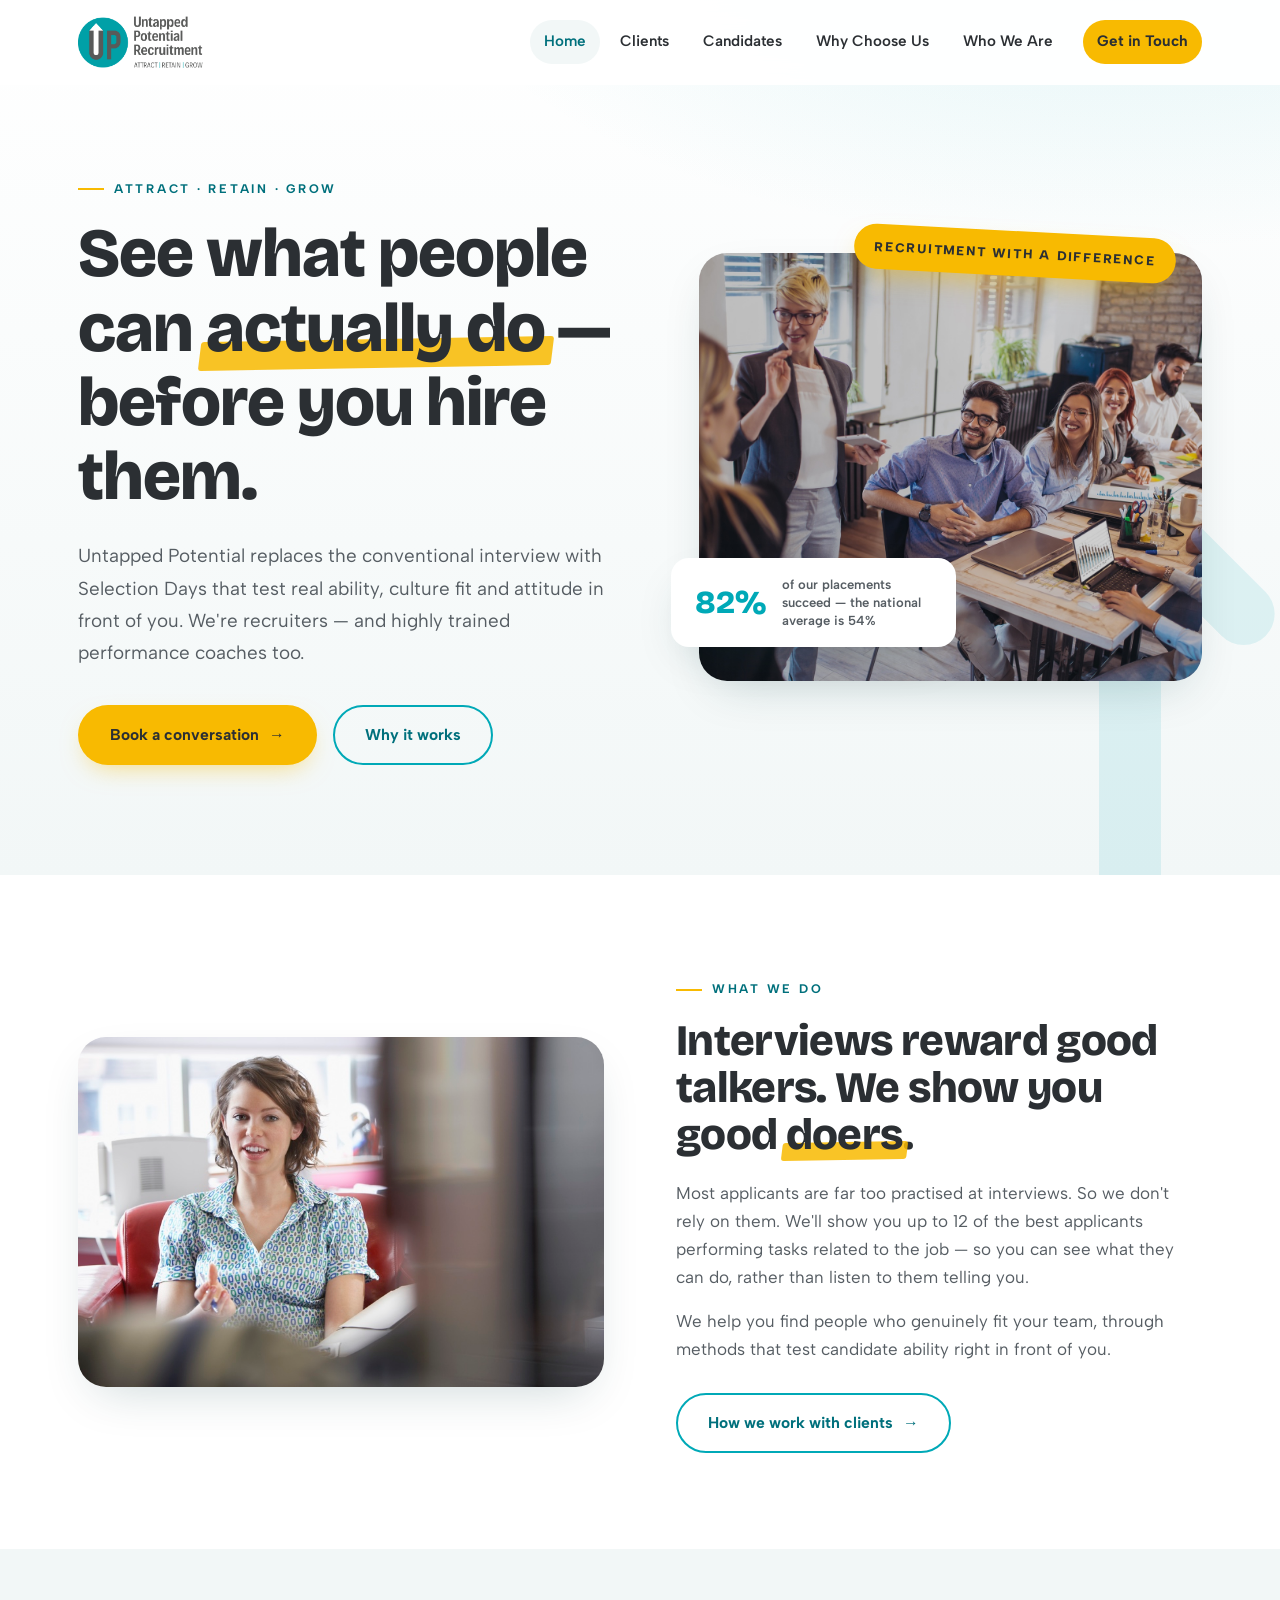
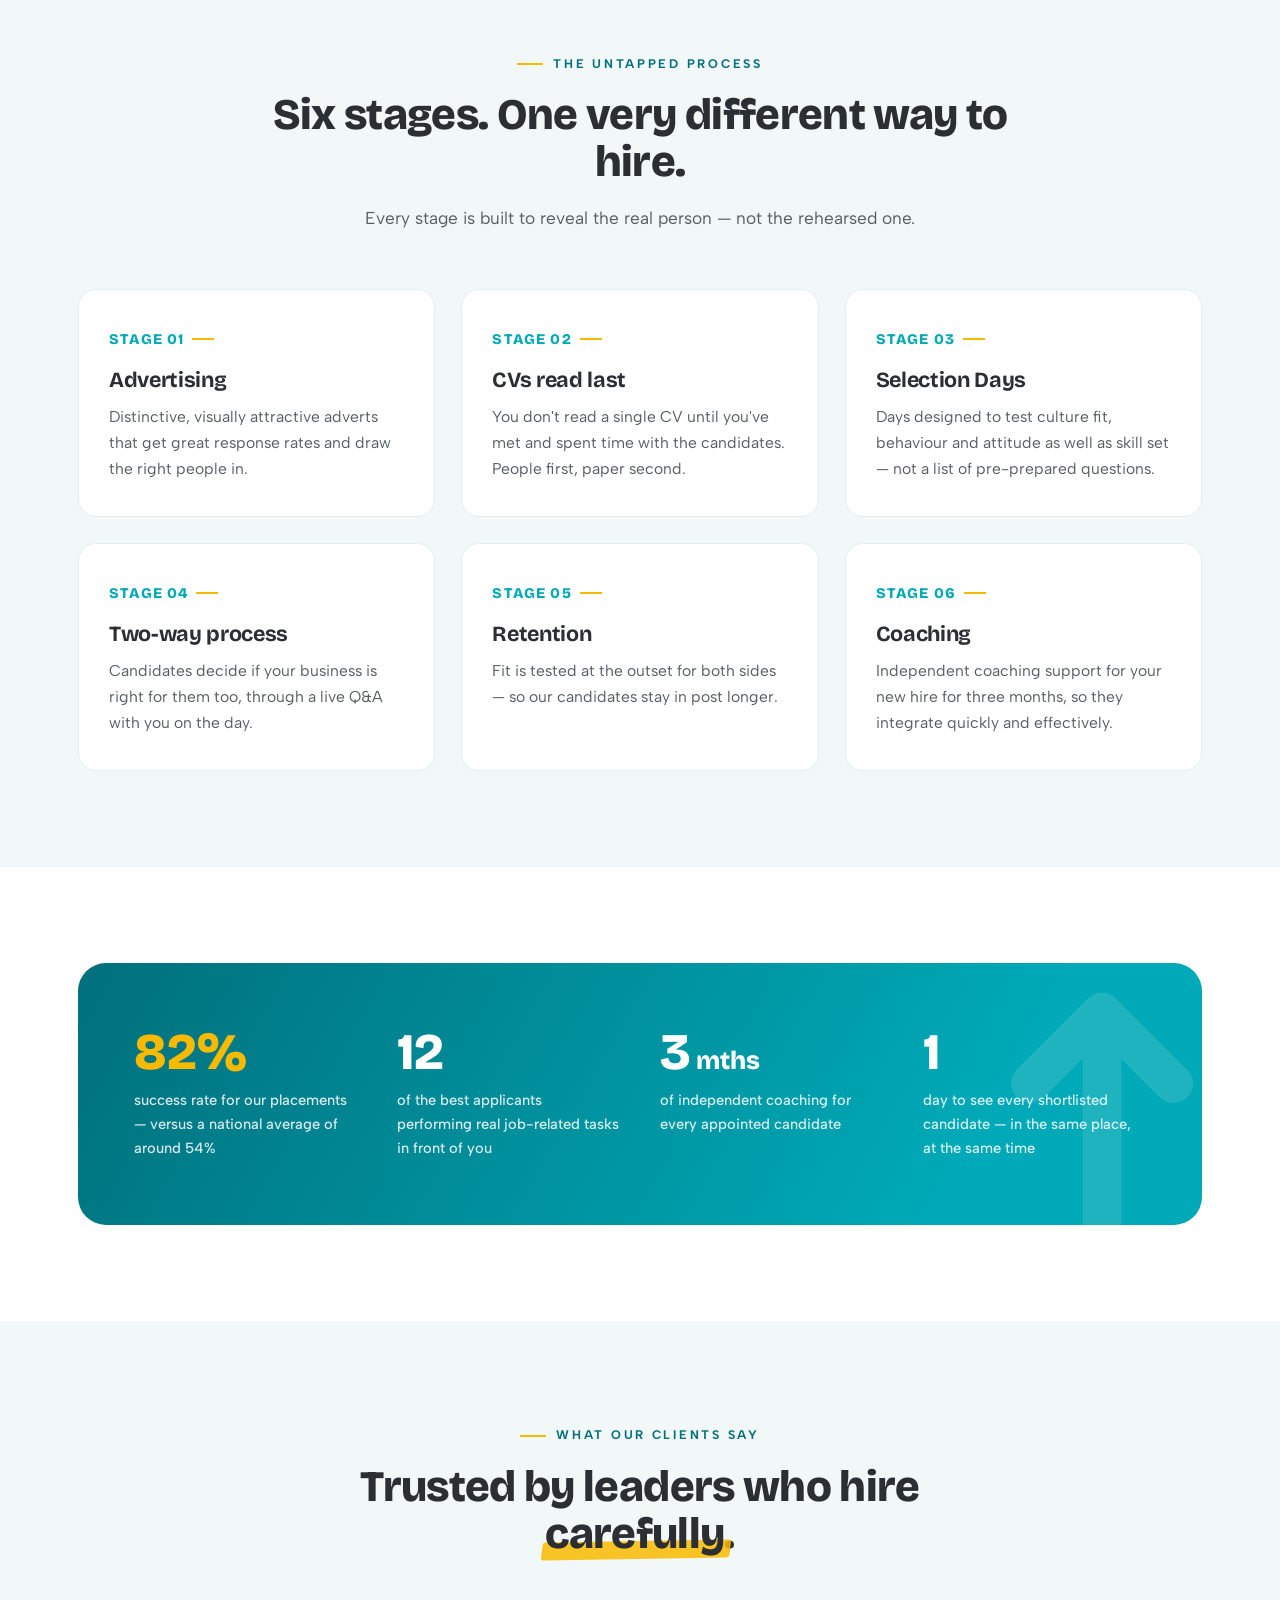
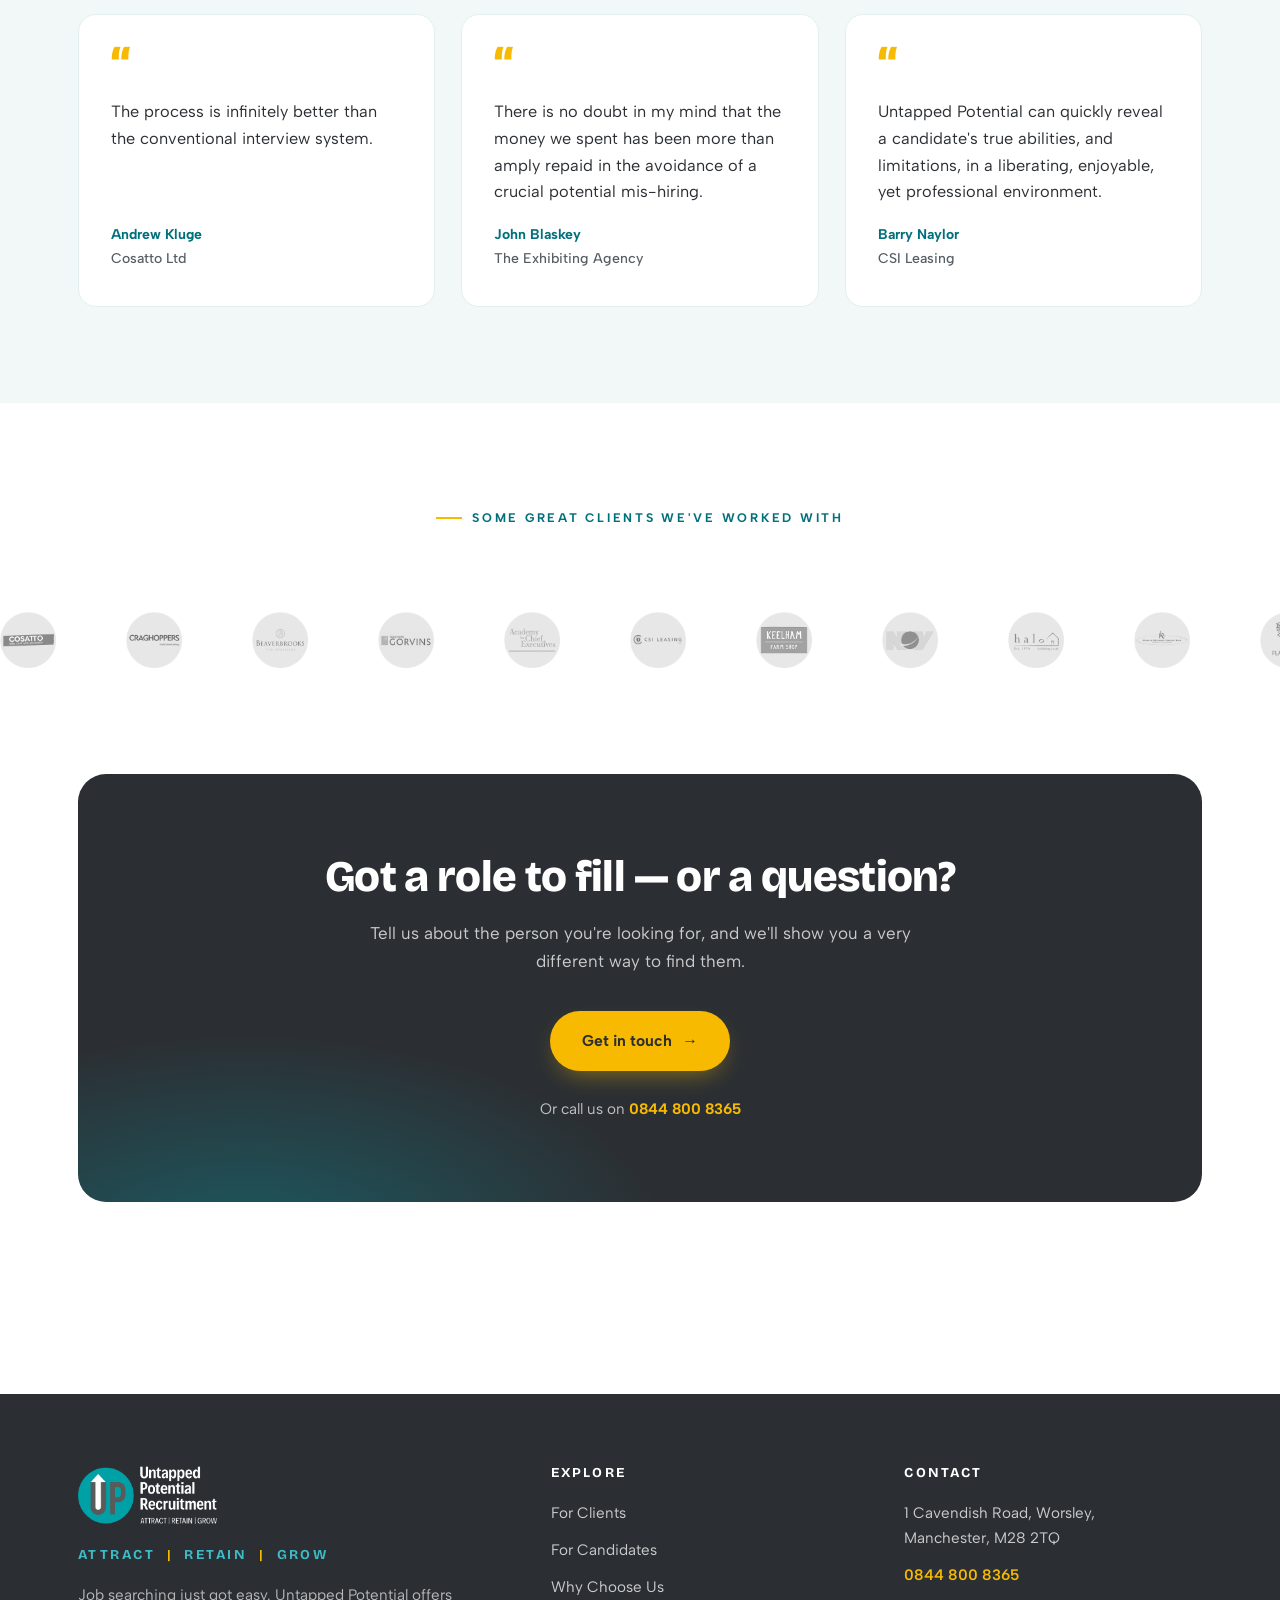
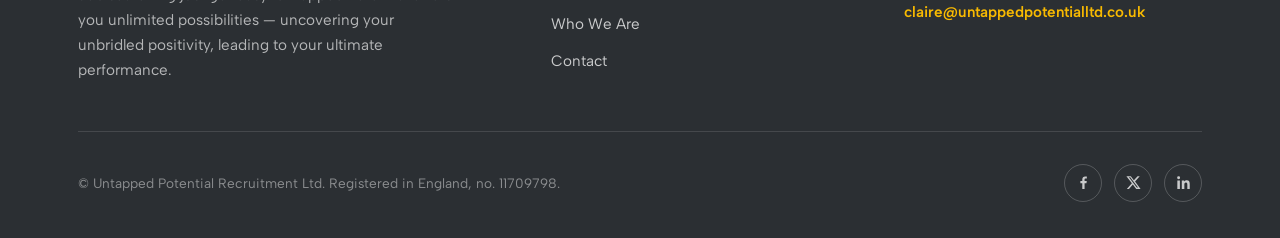
==== index.html @ b2980cfb "Initial commit" ====
<!DOCTYPE html>
<html lang="en-GB">
<head>
<meta charset="UTF-8">
<meta name="viewport" content="width=device-width, initial-scale=1.0">
<title>Untapped Potential Recruitment — Recruitment with a Difference</title>
<meta name="description" content="Untapped Potential replaces conventional interviews with Selection Days that show you what candidates can actually do. Attract. Retain. Grow.">
<link rel="preconnect" href="https://fonts.googleapis.com">
<link rel="preconnect" href="https://fonts.gstatic.com" crossorigin>
<link href="https://fonts.googleapis.com/css2?family=Bricolage+Grotesque:wght@500;700;800&family=Albert+Sans:wght@400;500;600;700&display=swap" rel="stylesheet">
<link rel="stylesheet" href="style.css">
</head>
<body>

<header class="site-header" id="siteHeader">
  <div class="header-inner">
    <a class="logo" href="index.html"><img src="assets/logo-white-bg.png" alt="Untapped Potential Recruitment — Attract, Retain, Grow"></a>
    <nav class="nav" id="nav">
      <a href="index.html" class="active">Home</a>
      <a href="clients.html">Clients</a>
      <a href="candidates.html">Candidates</a>
      <a href="why-choose-us.html">Why Choose Us</a>
      <a href="who-we-are.html">Who We Are</a>
      <a href="contact.html" class="nav-cta">Get in Touch</a>
    </nav>
    <button class="burger" id="burger" aria-label="Open menu" aria-expanded="false" aria-controls="nav">
      <span></span><span></span><span></span>
    </button>
  </div>
</header>

<main>

  <!-- Hero -->
  <section class="hero">
    <svg class="hero-arrow" viewBox="0 0 200 300" fill="none" aria-hidden="true">
      <path d="M100 290 V80 M100 80 L45 135 M100 80 L155 135" stroke="#00a9b7" stroke-width="30" stroke-linecap="round" stroke-linejoin="round"/>
    </svg>
    <div class="wrap hero-grid">
      <div class="hero-copy">
        <span class="eyebrow">Attract &middot; Retain &middot; Grow</span>
        <h1>See what people can <span class="tap">actually do</span> — before you hire them.</h1>
        <p class="lead">Untapped Potential replaces the conventional interview with Selection Days that test real ability, culture fit and attitude in front of you. We're recruiters — and highly trained performance coaches too.</p>
        <div class="hero-ctas">
          <a class="btn btn-gold" href="contact.html">Book a conversation <span class="arr">&rarr;</span></a>
          <a class="btn btn-outline" href="why-choose-us.html">Why it works</a>
        </div>
      </div>
      <div class="hero-visual">
        <span class="hero-badge">Recruitment with a difference</span>
        <div class="frame"><img src="assets/banner-01.jpg" alt="Candidates working together at an Untapped Potential Selection Day"></div>
        <div class="hero-chip">
          <span class="big">82%</span>
          <span class="small">of our placements succeed — the national average is 54%</span>
        </div>
      </div>
    </div>
  </section>

  <!-- Intro -->
  <section class="section">
    <div class="wrap">
      <div class="split">
        <div class="img-frame reveal"><img src="assets/what-we-do.jpg" alt="A candidate presenting during a Selection Day exercise"></div>
        <div class="reveal d1">
          <span class="eyebrow">What we do</span>
          <h2>Interviews reward good talkers. We show you good <span class="tap">doers</span>.</h2>
          <p>Most applicants are far too practised at interviews. So we don't rely on them. We'll show you up to 12 of the best applicants performing tasks related to the job — so you can see what they can do, rather than listen to them telling you.</p>
          <p>We help you find people who genuinely fit your team, through methods that test candidate ability right in front of you.</p>
          <a class="btn btn-outline" href="clients.html">How we work with clients <span class="arr">&rarr;</span></a>
        </div>
      </div>
    </div>
  </section>

  <!-- Process steps -->
  <section class="section alt">
    <div class="wrap">
      <div class="section-head center reveal">
        <span class="eyebrow">The Untapped process</span>
        <h2>Six stages. One very different way to hire.</h2>
        <p>Every stage is built to reveal the real person — not the rehearsed one.</p>
      </div>
      <div class="steps">
        <article class="step reveal">
          <span class="num">STAGE 01</span>
          <h3>Advertising</h3>
          <p>Distinctive, visually attractive adverts that get great response rates and draw the right people in.</p>
        </article>
        <article class="step reveal d1">
          <span class="num">STAGE 02</span>
          <h3>CVs read last</h3>
          <p>You don't read a single CV until you've met and spent time with the candidates. People first, paper second.</p>
        </article>
        <article class="step reveal d2">
          <span class="num">STAGE 03</span>
          <h3>Selection Days</h3>
          <p>Days designed to test culture fit, behaviour and attitude as well as skill set — not a list of pre-prepared questions.</p>
        </article>
        <article class="step reveal">
          <span class="num">STAGE 04</span>
          <h3>Two-way process</h3>
          <p>Candidates decide if your business is right for them too, through a live Q&amp;A with you on the day.</p>
        </article>
        <article class="step reveal d1">
          <span class="num">STAGE 05</span>
          <h3>Retention</h3>
          <p>Fit is tested at the outset for both sides — so our candidates stay in post longer.</p>
        </article>
        <article class="step reveal d2">
          <span class="num">STAGE 06</span>
          <h3>Coaching</h3>
          <p>Independent coaching support for your new hire for three months, so they integrate quickly and effectively.</p>
        </article>
      </div>
    </div>
  </section>

  <!-- Stats band -->
  <section class="section">
    <div class="wrap">
      <div class="stats-band reveal">
        <svg class="band-arrow" viewBox="0 0 200 300" fill="none" aria-hidden="true">
          <path d="M100 290 V80 M100 80 L45 135 M100 80 L155 135" stroke="#ffffff" stroke-width="30" stroke-linecap="round" stroke-linejoin="round"/>
        </svg>
        <div class="stats-grid">
          <div class="stat">
            <div class="value"><em>82%</em></div>
            <div class="label">success rate for our placements — versus a national average of around 54%</div>
          </div>
          <div class="stat">
            <div class="value">12</div>
            <div class="label">of the best applicants performing real job-related tasks in front of you</div>
          </div>
          <div class="stat">
            <div class="value">3<span style="font-size:0.5em"> mths</span></div>
            <div class="label">of independent coaching for every appointed candidate</div>
          </div>
          <div class="stat">
            <div class="value">1</div>
            <div class="label">day to see every shortlisted candidate — in the same place, at the same time</div>
          </div>
        </div>
      </div>
    </div>
  </section>

  <!-- Testimonials -->
  <section class="section alt">
    <div class="wrap">
      <div class="section-head center reveal">
        <span class="eyebrow">What our clients say</span>
        <h2>Trusted by leaders who hire <span class="tap">carefully</span>.</h2>
      </div>
      <div class="quotes">
        <blockquote class="quote reveal">
          <span class="mark">&ldquo;</span>
          <p>The process is infinitely better than the conventional interview system.</p>
          <cite>Andrew Kluge <span>Cosatto Ltd</span></cite>
        </blockquote>
        <blockquote class="quote reveal d1">
          <span class="mark">&ldquo;</span>
          <p>There is no doubt in my mind that the money we spent has been more than amply repaid in the avoidance of a crucial potential mis-hiring.</p>
          <cite>John Blaskey <span>The Exhibiting Agency</span></cite>
        </blockquote>
        <blockquote class="quote reveal d2">
          <span class="mark">&ldquo;</span>
          <p>Untapped Potential can quickly reveal a candidate's true abilities, and limitations, in a liberating, enjoyable, yet professional environment.</p>
          <cite>Barry Naylor <span>CSI Leasing</span></cite>
        </blockquote>
      </div>
    </div>
  </section>

  <!-- Client logos -->
  <section class="section">
    <div class="wrap">
      <div class="section-head center reveal">
        <span class="eyebrow">Some great clients we've worked with</span>
      </div>
    </div>
    <div class="logo-strip" aria-label="Client logos">
      <div class="logo-track">
        <img src="assets/client-cosatto.png" alt="Cosatto">
        <img src="assets/client-Craghoppers.png" alt="Craghoppers">
        <img src="assets/client-Beaverbrooks.png" alt="Beaverbrooks">
        <img src="assets/client-Gorvins-Solicitors.png" alt="Gorvins Solicitors">
        <img src="assets/client-Academy-for-CEOs.png" alt="Academy for Chief Executives">
        <img src="assets/client-CSI-Leasing.png" alt="CSI Leasing">
        <img src="assets/client-Keelham.png" alt="Keelham Farm Shop">
        <img src="assets/client-NOV.png" alt="NOV">
        <img src="assets/client-Halo-Living.png" alt="Halo Living">
        <img src="assets/client-Hallis-Hudson.png" alt="Hallis Hudson">
        <img src="assets/client-Flair.png" alt="Flair">
        <img src="assets/client-Acrobat.png" alt="Acrobat Carbon Services">
        <img src="assets/client-Boardmans.png" alt="Boardman Bros">
        <img src="assets/client-cosatto.png" alt="" aria-hidden="true">
        <img src="assets/client-Craghoppers.png" alt="" aria-hidden="true">
        <img src="assets/client-Beaverbrooks.png" alt="" aria-hidden="true">
        <img src="assets/client-Gorvins-Solicitors.png" alt="" aria-hidden="true">
        <img src="assets/client-Academy-for-CEOs.png" alt="" aria-hidden="true">
        <img src="assets/client-CSI-Leasing.png" alt="" aria-hidden="true">
        <img src="assets/client-Keelham.png" alt="" aria-hidden="true">
        <img src="assets/client-NOV.png" alt="" aria-hidden="true">
        <img src="assets/client-Halo-Living.png" alt="" aria-hidden="true">
        <img src="assets/client-Hallis-Hudson.png" alt="" aria-hidden="true">
        <img src="assets/client-Flair.png" alt="" aria-hidden="true">
        <img src="assets/client-Acrobat.png" alt="" aria-hidden="true">
        <img src="assets/client-Boardmans.png" alt="" aria-hidden="true">
      </div>
    </div>
  </section>

  <!-- CTA -->
  <section class="section" style="padding-top:0">
    <div class="wrap">
      <div class="cta-panel reveal">
        <h2>Got a role to fill — or a question?</h2>
        <p>Tell us about the person you're looking for, and we'll show you a very different way to find them.</p>
        <a class="btn btn-gold" href="contact.html">Get in touch <span class="arr">&rarr;</span></a>
        <span class="phone">Or call us on <a href="tel:08448008365">0844 800 8365</a></span>
      </div>
    </div>
  </section>

</main>

<footer class="site-footer">
  <div class="wrap">
    <div class="footer-grid">
      <div>
        <a class="logo" href="index.html"><img src="assets/logo-dark-bg.png" alt="Untapped Potential Recruitment"></a>
        <div class="footer-motto">Attract <em>|</em> Retain <em>|</em> Grow</div>
        <p>Job searching just got easy. Untapped Potential offers you unlimited possibilities — uncovering your unbridled positivity, leading to your ultimate performance.</p>
      </div>
      <div>
        <h4>Explore</h4>
        <div class="footer-links">
          <a href="clients.html">For Clients</a>
          <a href="candidates.html">For Candidates</a>
          <a href="why-choose-us.html">Why Choose Us</a>
          <a href="who-we-are.html">Who We Are</a>
          <a href="contact.html">Contact</a>
        </div>
      </div>
      <div>
        <h4>Contact</h4>
        <div class="footer-contact">
          <span>1 Cavendish Road, Worsley,<br>Manchester, M28 2TQ</span>
          <a href="tel:08448008365">0844 800 8365</a>
          <a href="mailto:claire@untappedpotentialltd.co.uk">claire@untappedpotentialltd.co.uk</a>
        </div>
      </div>
    </div>
    <div class="footer-bottom">
      <span>&copy; Untapped Potential Recruitment Ltd. Registered in England, no. 11709798.</span>
      <div class="socials">
        <a href="https://facebook.com/untappedpotentialltd" aria-label="Facebook"><svg viewBox="0 0 24 24" fill="currentColor"><path d="M13.5 21v-8h2.7l.4-3.1h-3.1V7.9c0-.9.3-1.5 1.6-1.5h1.6V3.6c-.3 0-1.3-.1-2.4-.1-2.4 0-4 1.4-4 4.1v2.3H7.6V13h2.7v8h3.2z"/></svg></a>
        <a href="https://twitter.com/untappedupdates" aria-label="Twitter / X"><svg viewBox="0 0 24 24" fill="currentColor"><path d="M17.8 3h3l-6.6 7.6L22 21h-6.1l-4.8-6.3L5.6 21h-3l7.1-8.1L2 3h6.2l4.3 5.7L17.8 3zm-1.1 16.2h1.7L7.3 4.7H5.5l11.2 14.5z"/></svg></a>
        <a href="https://linkedin.com/company/untapped-potential-ltd" aria-label="LinkedIn"><svg viewBox="0 0 24 24" fill="currentColor"><path d="M6.9 21H3.3V9h3.6v12zM5.1 7.4a2.1 2.1 0 1 1 0-4.2 2.1 2.1 0 0 1 0 4.2zM21 21h-3.6v-5.9c0-1.4 0-3.2-2-3.2s-2.2 1.5-2.2 3.1V21H9.6V9h3.4v1.6h.1c.5-.9 1.7-1.9 3.4-1.9 3.6 0 4.3 2.4 4.3 5.5V21z"/></svg></a>
      </div>
    </div>
  </div>
</footer>

<script>
(function () {
  var header = document.getElementById('siteHeader');
  var onScroll = function () { header.classList.toggle('scrolled', window.scrollY > 24); };
  window.addEventListener('scroll', onScroll, { passive: true });
  onScroll();

  var burger = document.getElementById('burger');
  var nav = document.getElementById('nav');
  burger.addEventListener('click', function () {
    var open = nav.classList.toggle('open');
    burger.classList.toggle('open', open);
    burger.setAttribute('aria-expanded', open);
    burger.setAttribute('aria-label', open ? 'Close menu' : 'Open menu');
  });
  nav.addEventListener('click', function (e) {
    if (e.target.tagName === 'A') { nav.classList.remove('open'); burger.classList.remove('open'); }
  });

  var io = new IntersectionObserver(function (entries) {
    entries.forEach(function (en) {
      if (en.isIntersecting) { en.target.classList.add('in'); io.unobserve(en.target); }
    });
  }, { threshold: 0.12 });
  document.querySelectorAll('.reveal').forEach(function (el) { io.observe(el); });
})();
</script>

</body>
</html>
---- style.css ----
/* ============================================================
   Untapped Potential Recruitment — premium rebuild
   Palette: teal #00a9b7 · gold #f8ba01 · charcoal #2b2f33
   Type: Bricolage Grotesque (display) · Albert Sans (body)
   ============================================================ */

:root {
  --teal: #00a9b7;
  --teal-bright: #3bbcc7;
  --teal-deep: #00707c;
  --teal-ink: #073a40;
  --gold: #f8ba01;
  --gold-soft: #ffd75e;
  --ink: #2b2f33;
  --ink-soft: #565d63;
  --paper: #f2f7f7;
  --paper-deep: #e3efef;
  --white: #ffffff;
  --radius: 18px;
  --radius-lg: 28px;
  --shadow: 0 18px 50px -18px rgba(7, 58, 64, 0.22);
  --font-display: "Bricolage Grotesque", "Arial Black", sans-serif;
  --font-body: "Albert Sans", "Helvetica Neue", sans-serif;
  --max: 1180px;
}

* { margin: 0; padding: 0; box-sizing: border-box; }

html { scroll-behavior: smooth; }

body {
  font-family: var(--font-body);
  color: var(--ink);
  background: var(--white);
  line-height: 1.65;
  font-size: 17px;
  -webkit-font-smoothing: antialiased;
}

img { max-width: 100%; display: block; }
a { color: var(--teal-deep); text-decoration: none; }
ul { list-style: none; }

.wrap { max-width: var(--max); margin: 0 auto; padding: 0 28px; }

/* ---------- Typography ---------- */

h1, h2, h3, h4 {
  font-family: var(--font-display);
  font-weight: 700;
  line-height: 1.08;
  letter-spacing: -0.015em;
  color: var(--ink);
}

h1 { font-size: clamp(2.6rem, 5.4vw, 4.3rem); font-weight: 800; }
h2 { font-size: clamp(1.9rem, 3.4vw, 2.8rem); font-weight: 800; }
h3 { font-size: 1.35rem; font-weight: 700; line-height: 1.25; }

p { color: var(--ink-soft); }

.eyebrow {
  display: inline-flex;
  align-items: center;
  gap: 10px;
  font-size: 0.78rem;
  font-weight: 700;
  letter-spacing: 0.22em;
  text-transform: uppercase;
  color: var(--teal-deep);
  margin-bottom: 18px;
}
.eyebrow::before {
  content: "";
  width: 26px; height: 2px;
  background: var(--gold);
}

/* gold tap-mark highlight — the "Untapped" signature */
.tap {
  position: relative;
  white-space: nowrap;
  z-index: 1;
}
.tap::after {
  content: "";
  position: absolute;
  left: -0.08em; right: -0.12em;
  bottom: 0.02em;
  height: 0.42em;
  background: var(--gold);
  opacity: 0.85;
  z-index: -1;
  transform: skew(-8deg) rotate(-1deg);
  border-radius: 3px;
}

.lead { font-size: 1.18rem; line-height: 1.7; }

/* ---------- Buttons ---------- */

.btn {
  display: inline-flex;
  align-items: center;
  gap: 10px;
  font-family: var(--font-body);
  font-weight: 700;
  font-size: 0.98rem;
  padding: 15px 30px;
  border-radius: 999px;
  border: 2px solid transparent;
  cursor: pointer;
  transition: transform 0.2s ease, box-shadow 0.2s ease, background 0.2s ease, color 0.2s ease;
}
.btn .arr { transition: transform 0.2s ease; }
.btn:hover .arr { transform: translateX(4px); }

.btn-gold {
  background: var(--gold);
  color: var(--ink);
  box-shadow: 0 10px 26px -10px rgba(248, 186, 1, 0.55);
}
.btn-gold:hover { transform: translateY(-2px); box-shadow: 0 16px 32px -10px rgba(248, 186, 1, 0.6); }

.btn-outline {
  border-color: var(--teal);
  color: var(--teal-deep);
  background: transparent;
}
.btn-outline:hover { background: var(--teal); color: var(--white); }

.btn-white {
  background: var(--white);
  color: var(--teal-deep);
}
.btn-white:hover { transform: translateY(-2px); box-shadow: 0 14px 30px -12px rgba(0,0,0,0.35); }

/* ---------- Header ---------- */

.site-header {
  position: fixed;
  top: 0; left: 0; right: 0;
  z-index: 100;
  background: rgba(255, 255, 255, 0.92);
  backdrop-filter: blur(12px);
  -webkit-backdrop-filter: blur(12px);
  border-bottom: 1px solid transparent;
  transition: box-shadow 0.25s ease, border-color 0.25s ease;
}
.site-header.scrolled {
  border-bottom-color: var(--paper-deep);
  box-shadow: 0 8px 30px -18px rgba(7, 58, 64, 0.25);
}

.header-inner {
  max-width: var(--max);
  margin: 0 auto;
  padding: 0 28px;
  height: 84px;
  display: flex;
  align-items: center;
  justify-content: space-between;
  gap: 24px;
}
.site-header.scrolled .header-inner { height: 70px; }
.header-inner { transition: height 0.25s ease; }

.logo img { height: 52px; width: auto; transition: height 0.25s ease; }
.site-header.scrolled .logo img { height: 44px; }

.nav { display: flex; align-items: center; gap: 6px; }
.nav a {
  font-weight: 600;
  font-size: 0.95rem;
  color: var(--ink);
  padding: 9px 14px;
  border-radius: 999px;
  transition: background 0.2s ease, color 0.2s ease;
}
.nav a:hover { background: var(--paper); color: var(--teal-deep); }
.nav a.active { color: var(--teal-deep); background: var(--paper); }
.nav .nav-cta {
  background: var(--gold);
  color: var(--ink);
  font-weight: 700;
  margin-left: 10px;
}
.nav .nav-cta:hover { background: var(--gold-soft); color: var(--ink); }

.burger {
  display: none;
  flex-direction: column;
  gap: 5px;
  background: none;
  border: 0;
  padding: 10px;
  cursor: pointer;
}
.burger span {
  width: 26px; height: 3px;
  border-radius: 2px;
  background: var(--ink);
  transition: transform 0.25s ease, opacity 0.25s ease;
}
.burger.open span:nth-child(1) { transform: translateY(8px) rotate(45deg); }
.burger.open span:nth-child(2) { opacity: 0; }
.burger.open span:nth-child(3) { transform: translateY(-8px) rotate(-45deg); }

/* ---------- Hero (home) ---------- */

.hero {
  position: relative;
  padding: 170px 0 110px;
  background:
    radial-gradient(1100px 520px at 88% -10%, rgba(59, 188, 199, 0.16), transparent 65%),
    linear-gradient(180deg, var(--white) 0%, var(--paper) 100%);
  overflow: hidden;
}

.hero-arrow {
  position: absolute;
  right: -60px;
  bottom: -80px;
  width: 420px;
  height: 620px;
  opacity: 0.1;
  pointer-events: none;
}

.hero-grid {
  display: grid;
  grid-template-columns: 1.05fr 0.95fr;
  gap: 64px;
  align-items: center;
  position: relative;
}

.hero-copy .lead { margin: 26px 0 36px; max-width: 34rem; }
.hero-ctas { display: flex; gap: 16px; flex-wrap: wrap; }

.hero-visual { position: relative; }
.hero-visual .frame {
  border-radius: var(--radius-lg);
  overflow: hidden;
  box-shadow: var(--shadow);
  aspect-ratio: 4 / 3.4;
}
.hero-visual .frame img { width: 100%; height: 100%; object-fit: cover; }

.hero-chip {
  position: absolute;
  left: -28px;
  bottom: 34px;
  background: var(--white);
  border-radius: var(--radius);
  box-shadow: var(--shadow);
  padding: 18px 24px;
  display: flex;
  align-items: center;
  gap: 16px;
}
.hero-chip .big {
  font-family: var(--font-display);
  font-weight: 800;
  font-size: 2rem;
  color: var(--teal);
  line-height: 1;
}
.hero-chip .small {
  font-size: 0.82rem;
  font-weight: 600;
  color: var(--ink-soft);
  line-height: 1.35;
  max-width: 150px;
}

.hero-badge {
  position: absolute;
  top: -22px;
  right: 26px;
  background: var(--gold);
  color: var(--ink);
  font-weight: 800;
  font-size: 0.8rem;
  letter-spacing: 0.14em;
  text-transform: uppercase;
  padding: 12px 20px;
  border-radius: 999px;
  box-shadow: 0 12px 28px -10px rgba(248, 186, 1, 0.6);
  transform: rotate(3deg);
}

/* ---------- Sections ---------- */

.section { padding: 96px 0; }
.section.alt { background: var(--paper); }
.section-head { max-width: 46rem; margin-bottom: 56px; }
.section-head.center { margin-left: auto; margin-right: auto; text-align: center; }
.section-head.center .eyebrow { justify-content: center; }
.section-head p { margin-top: 18px; font-size: 1.08rem; }

/* split layout */
.split {
  display: grid;
  grid-template-columns: 1fr 1fr;
  gap: 72px;
  align-items: center;
}
.split .img-frame {
  border-radius: var(--radius-lg);
  overflow: hidden;
  box-shadow: var(--shadow);
}
.split .img-frame img { width: 100%; height: 100%; object-fit: cover; }
.split h2 { margin-bottom: 20px; }
.split p + p { margin-top: 16px; }
.split .btn { margin-top: 30px; }

/* ---------- Process steps ---------- */

.steps {
  display: grid;
  grid-template-columns: repeat(3, 1fr);
  gap: 26px;
}
.step {
  background: var(--white);
  border-radius: var(--radius);
  padding: 34px 30px;
  border: 1px solid var(--paper-deep);
  position: relative;
  transition: transform 0.25s ease, box-shadow 0.25s ease;
}
.step:hover { transform: translateY(-6px); box-shadow: var(--shadow); }
.step .num {
  font-family: var(--font-display);
  font-weight: 800;
  font-size: 0.92rem;
  color: var(--teal);
  letter-spacing: 0.08em;
  display: inline-flex;
  align-items: center;
  gap: 8px;
  margin-bottom: 16px;
}
.step .num::after {
  content: "";
  width: 22px; height: 2px;
  background: var(--gold);
}
.step h3 { margin-bottom: 10px; }
.step p { font-size: 0.98rem; }

/* ---------- Stats band ---------- */

.stats-band {
  background: linear-gradient(120deg, var(--teal-deep) 0%, var(--teal) 78%);
  color: var(--white);
  border-radius: var(--radius-lg);
  padding: 64px 56px;
  position: relative;
  overflow: hidden;
}
.stats-band .band-arrow {
  position: absolute;
  right: -30px; top: -60px;
  width: 260px; height: 400px;
  opacity: 0.12;
}
.stats-grid {
  display: grid;
  grid-template-columns: repeat(4, 1fr);
  gap: 40px;
  position: relative;
}
.stat .value {
  font-family: var(--font-display);
  font-weight: 800;
  font-size: clamp(2.4rem, 4vw, 3.4rem);
  line-height: 1;
  color: var(--white);
}
.stat .value em { font-style: normal; color: var(--gold); }
.stat .label {
  margin-top: 10px;
  font-size: 0.92rem;
  font-weight: 500;
  color: rgba(255, 255, 255, 0.85);
  max-width: 15rem;
}

/* ---------- Testimonials ---------- */

.quotes {
  display: grid;
  grid-template-columns: repeat(3, 1fr);
  gap: 26px;
}
.quote {
  background: var(--white);
  border-radius: var(--radius);
  padding: 36px 32px;
  border: 1px solid var(--paper-deep);
  display: flex;
  flex-direction: column;
  gap: 18px;
}
.quote .mark {
  font-family: var(--font-display);
  font-size: 3rem;
  font-weight: 800;
  line-height: 0.6;
  color: var(--gold);
}
.quote p { font-size: 1.02rem; color: var(--ink); flex: 1; }
.quote cite {
  font-style: normal;
  font-size: 0.88rem;
  font-weight: 700;
  color: var(--teal-deep);
}
.quote cite span {
  display: block;
  font-weight: 500;
  color: var(--ink-soft);
}

/* ---------- Client logo strip ---------- */

.logo-strip { overflow: hidden; position: relative; padding: 10px 0; }
.logo-track {
  display: flex;
  align-items: center;
  gap: 70px;
  width: max-content;
  animation: marquee 40s linear infinite;
}
.logo-track img {
  height: 56px;
  width: auto;
  filter: grayscale(1);
  opacity: 0.6;
  transition: filter 0.25s ease, opacity 0.25s ease;
}
.logo-track img:hover { filter: none; opacity: 1; }
@keyframes marquee {
  from { transform: translateX(0); }
  to { transform: translateX(-50%); }
}

/* ---------- Big CTA ---------- */

.cta-panel {
  background: var(--ink);
  border-radius: var(--radius-lg);
  padding: 80px 64px;
  text-align: center;
  position: relative;
  overflow: hidden;
}
.cta-panel::before {
  content: "";
  position: absolute;
  inset: 0;
  background: radial-gradient(600px 300px at 15% 110%, rgba(0, 169, 183, 0.35), transparent 70%);
}
.cta-panel h2 { color: var(--white); position: relative; }
.cta-panel p {
  color: rgba(255, 255, 255, 0.75);
  margin: 18px auto 36px;
  max-width: 36rem;
  position: relative;
}
.cta-panel .btn { position: relative; }
.cta-panel .phone {
  display: block;
  margin-top: 26px;
  color: rgba(255, 255, 255, 0.7);
  font-size: 0.95rem;
  position: relative;
}
.cta-panel .phone a { color: var(--gold); font-weight: 700; }

/* ---------- Page hero (inner pages) ---------- */

.page-hero {
  padding: 168px 0 84px;
  background:
    radial-gradient(900px 420px at 85% -20%, rgba(59, 188, 199, 0.18), transparent 65%),
    linear-gradient(180deg, var(--white) 0%, var(--paper) 100%);
  position: relative;
  overflow: hidden;
}
.page-hero .hero-arrow { width: 320px; height: 480px; right: -40px; bottom: -120px; }
.page-hero h1 { max-width: 15em; }
.page-hero .lead { margin-top: 24px; max-width: 38rem; }

/* ---------- Feature cards (clients page) ---------- */

.cards {
  display: grid;
  grid-template-columns: repeat(3, 1fr);
  gap: 26px;
}
.card {
  background: var(--white);
  border-radius: var(--radius);
  border: 1px solid var(--paper-deep);
  padding: 36px 32px;
  transition: transform 0.25s ease, box-shadow 0.25s ease;
  display: flex;
  flex-direction: column;
}
.card:hover { transform: translateY(-6px); box-shadow: var(--shadow); }
.card .icon {
  width: 52px; height: 52px;
  border-radius: 14px;
  background: var(--paper);
  color: var(--teal-deep);
  display: grid;
  place-items: center;
  margin-bottom: 22px;
}
.card .icon svg { width: 26px; height: 26px; }
.card h3 { margin-bottom: 10px; }
.card p { font-size: 0.98rem; flex: 1; }

/* ---------- Arrow list ---------- */

.arrow-list { display: grid; gap: 16px; margin-top: 26px; }
.arrow-list li {
  display: flex;
  gap: 14px;
  align-items: flex-start;
  font-size: 1.02rem;
  color: var(--ink);
}
.arrow-list li strong { color: var(--ink); }
.arrow-list li .tick {
  flex: none;
  width: 26px; height: 26px;
  margin-top: 2px;
  border-radius: 50%;
  background: var(--teal);
  color: var(--white);
  display: grid;
  place-items: center;
  font-size: 0.8rem;
  font-weight: 800;
}
.arrow-list li p { display: inline; color: var(--ink-soft); }

/* ---------- Compare panel (why choose us) ---------- */

.compare {
  display: grid;
  grid-template-columns: 1fr 1fr;
  gap: 26px;
}
.compare-col {
  border-radius: var(--radius-lg);
  padding: 48px 44px;
}
.compare-col.us {
  background: linear-gradient(140deg, var(--teal-deep), var(--teal));
  color: var(--white);
}
.compare-col.them {
  background: var(--white);
  border: 1px solid var(--paper-deep);
}
.compare-col .pct {
  font-family: var(--font-display);
  font-weight: 800;
  font-size: clamp(3.4rem, 6vw, 5rem);
  line-height: 1;
}
.compare-col.us .pct { color: var(--gold); }
.compare-col.them .pct { color: var(--ink-soft); }
.compare-col h3 { margin-top: 14px; }
.compare-col.us h3 { color: var(--white); }
.compare-col p { margin-top: 10px; font-size: 0.98rem; }
.compare-col.us p { color: rgba(255, 255, 255, 0.85); }

/* ---------- Contact page ---------- */

.contact-grid {
  display: grid;
  grid-template-columns: 0.9fr 1.1fr;
  gap: 64px;
  align-items: start;
}

.contact-cards { display: grid; gap: 20px; }
.contact-card {
  background: var(--white);
  border: 1px solid var(--paper-deep);
  border-radius: var(--radius);
  padding: 28px 30px;
  display: flex;
  gap: 20px;
  align-items: flex-start;
}
.contact-card .icon {
  flex: none;
  width: 48px; height: 48px;
  border-radius: 13px;
  background: var(--paper);
  color: var(--teal-deep);
  display: grid;
  place-items: center;
}
.contact-card .icon svg { width: 24px; height: 24px; }
.contact-card h3 { font-size: 1.05rem; margin-bottom: 4px; }
.contact-card p, .contact-card a { font-size: 0.98rem; }
.contact-card a { font-weight: 700; }
.contact-card a:hover { text-decoration: underline; }

.form-panel {
  background: var(--white);
  border: 1px solid var(--paper-deep);
  border-radius: var(--radius-lg);
  padding: 46px;
  box-shadow: var(--shadow);
}
.form-panel h3 { margin-bottom: 26px; font-size: 1.5rem; }
.form-grid { display: grid; grid-template-columns: 1fr 1fr; gap: 18px; }
.form-grid .full { grid-column: 1 / -1; }
.field label {
  display: block;
  font-size: 0.85rem;
  font-weight: 700;
  margin-bottom: 7px;
  color: var(--ink);
}
.field input, .field textarea {
  width: 100%;
  font-family: var(--font-body);
  font-size: 1rem;
  padding: 13px 16px;
  border: 1.5px solid var(--paper-deep);
  border-radius: 12px;
  background: var(--paper);
  color: var(--ink);
  transition: border-color 0.2s ease, background 0.2s ease;
}
.field input:focus, .field textarea:focus {
  outline: none;
  border-color: var(--teal);
  background: var(--white);
}
.field textarea { min-height: 140px; resize: vertical; }
.form-panel .btn { margin-top: 24px; width: 100%; justify-content: center; }

/* ---------- Footer ---------- */

.site-footer {
  background: var(--ink);
  color: rgba(255, 255, 255, 0.75);
  padding: 72px 0 36px;
  margin-top: 96px;
}
.footer-grid {
  display: grid;
  grid-template-columns: 1.4fr 1fr 1fr;
  gap: 56px;
  padding-bottom: 48px;
  border-bottom: 1px solid rgba(255, 255, 255, 0.12);
}
.site-footer .logo img { height: 58px; }
.footer-motto {
  margin-top: 20px;
  font-family: var(--font-display);
  font-weight: 700;
  letter-spacing: 0.18em;
  font-size: 0.85rem;
  color: var(--teal-bright);
  text-transform: uppercase;
}
.footer-motto em { color: var(--gold); font-style: normal; padding: 0 6px; }
.site-footer p { color: rgba(255, 255, 255, 0.65); font-size: 0.95rem; margin-top: 16px; max-width: 24rem; }
.site-footer h4 {
  color: var(--white);
  font-size: 0.85rem;
  letter-spacing: 0.16em;
  text-transform: uppercase;
  margin-bottom: 20px;
}
.footer-links { display: grid; gap: 12px; }
.footer-links a { color: rgba(255, 255, 255, 0.75); font-size: 0.95rem; transition: color 0.2s ease; }
.footer-links a:hover { color: var(--gold); }
.footer-contact { display: grid; gap: 12px; font-size: 0.95rem; }
.footer-contact a { color: var(--gold); font-weight: 600; }
.footer-bottom {
  display: flex;
  justify-content: space-between;
  align-items: center;
  gap: 20px;
  flex-wrap: wrap;
  padding-top: 32px;
  font-size: 0.85rem;
  color: rgba(255, 255, 255, 0.45);
}
.socials { display: flex; gap: 12px; }
.socials a {
  width: 38px; height: 38px;
  border-radius: 50%;
  border: 1px solid rgba(255, 255, 255, 0.2);
  display: grid;
  place-items: center;
  color: rgba(255, 255, 255, 0.75);
  transition: background 0.2s ease, color 0.2s ease, border-color 0.2s ease;
}
.socials a:hover { background: var(--teal); border-color: var(--teal); color: var(--white); }
.socials svg { width: 17px; height: 17px; }

/* ---------- Reveal animation ---------- */

.reveal {
  opacity: 0;
  transform: translateY(26px);
  transition: opacity 0.7s ease, transform 0.7s ease;
}
.reveal.in { opacity: 1; transform: none; }
.reveal.d1 { transition-delay: 0.08s; }
.reveal.d2 { transition-delay: 0.16s; }
.reveal.d3 { transition-delay: 0.24s; }

@media (prefers-reduced-motion: reduce) {
  html { scroll-behavior: auto; }
  .reveal { opacity: 1; transform: none; transition: none; }
  .logo-track { animation: none; flex-wrap: wrap; width: auto; justify-content: center; }
  * { transition-duration: 0.01ms !important; animation-duration: 0.01ms !important; }
}

:focus-visible {
  outline: 3px solid var(--teal);
  outline-offset: 3px;
  border-radius: 4px;
}

/* ---------- Responsive ---------- */

@media (max-width: 1080px) {
  .hero-grid, .split, .contact-grid { grid-template-columns: 1fr; gap: 48px; }
  .split.flip .img-frame { order: -1; }
  .steps, .quotes, .cards { grid-template-columns: repeat(2, 1fr); }
  .stats-grid { grid-template-columns: repeat(2, 1fr); }
  .hero { padding-top: 150px; }
  .hero-chip { left: 12px; }
}

@media (max-width: 720px) {
  body { font-size: 16px; }
  .section { padding: 64px 0; }
  .steps, .quotes, .cards, .compare, .form-grid { grid-template-columns: 1fr; }
  .stats-grid { grid-template-columns: 1fr 1fr; gap: 28px; }
  .stats-band { padding: 44px 30px; }
  .cta-panel { padding: 56px 28px; }
  .form-panel { padding: 30px 24px; }
  .hero { padding: 130px 0 70px; }
  .page-hero { padding: 130px 0 60px; }
  .hero-ctas .btn { width: 100%; justify-content: center; }
  .hero-chip { position: static; margin-top: 18px; }
  .hero-badge { top: -16px; right: 12px; }
  .footer-grid { grid-template-columns: 1fr; gap: 40px; }

  .nav {
    position: fixed;
    top: 0; right: 0;
    height: 100vh;
    width: min(320px, 84vw);
    background: var(--white);
    flex-direction: column;
    align-items: flex-start;
    padding: 110px 30px 40px;
    gap: 8px;
    box-shadow: -20px 0 60px -20px rgba(7, 58, 64, 0.35);
    transform: translateX(105%);
    transition: transform 0.3s ease;
  }
  .nav.open { transform: translateX(0); }
  .nav a { width: 100%; font-size: 1.05rem; padding: 12px 16px; }
  .nav .nav-cta { margin-left: 0; text-align: center; justify-content: center; display: flex; }
  .burger { display: flex; z-index: 110; }
}
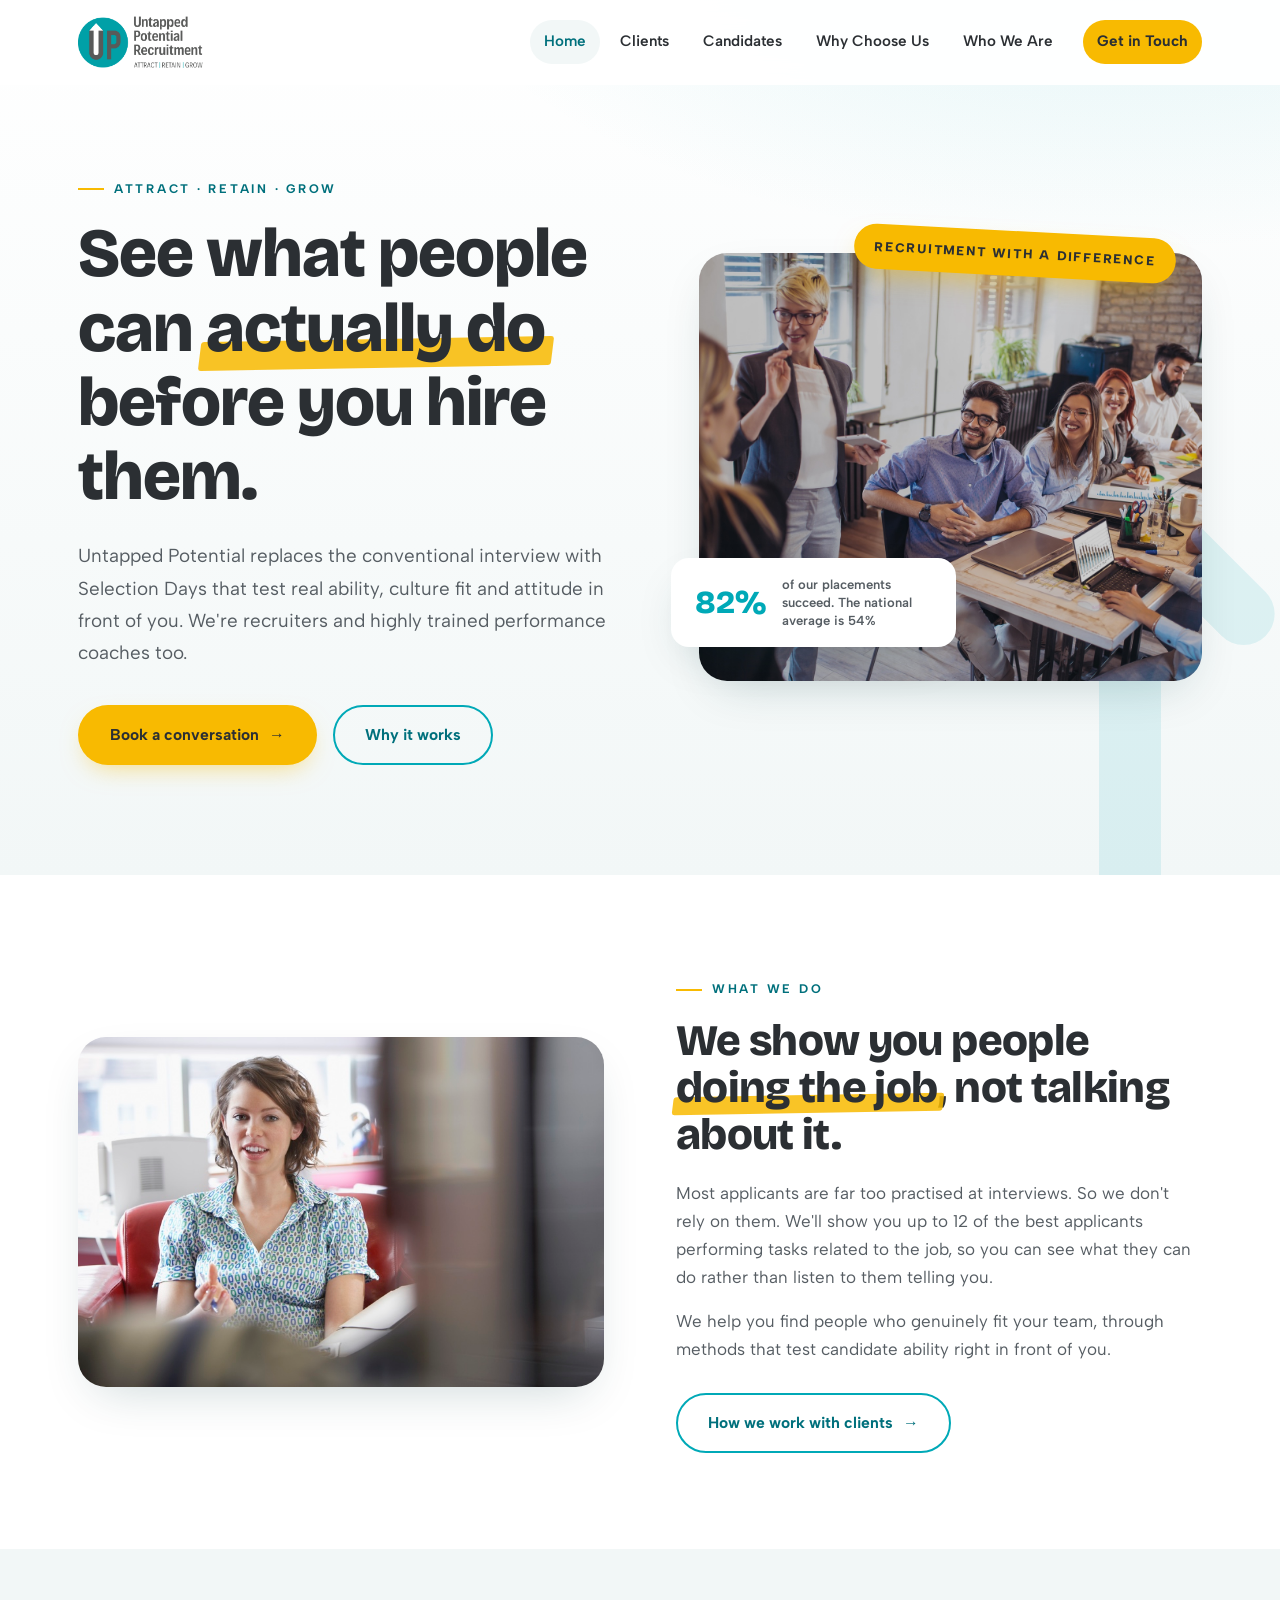
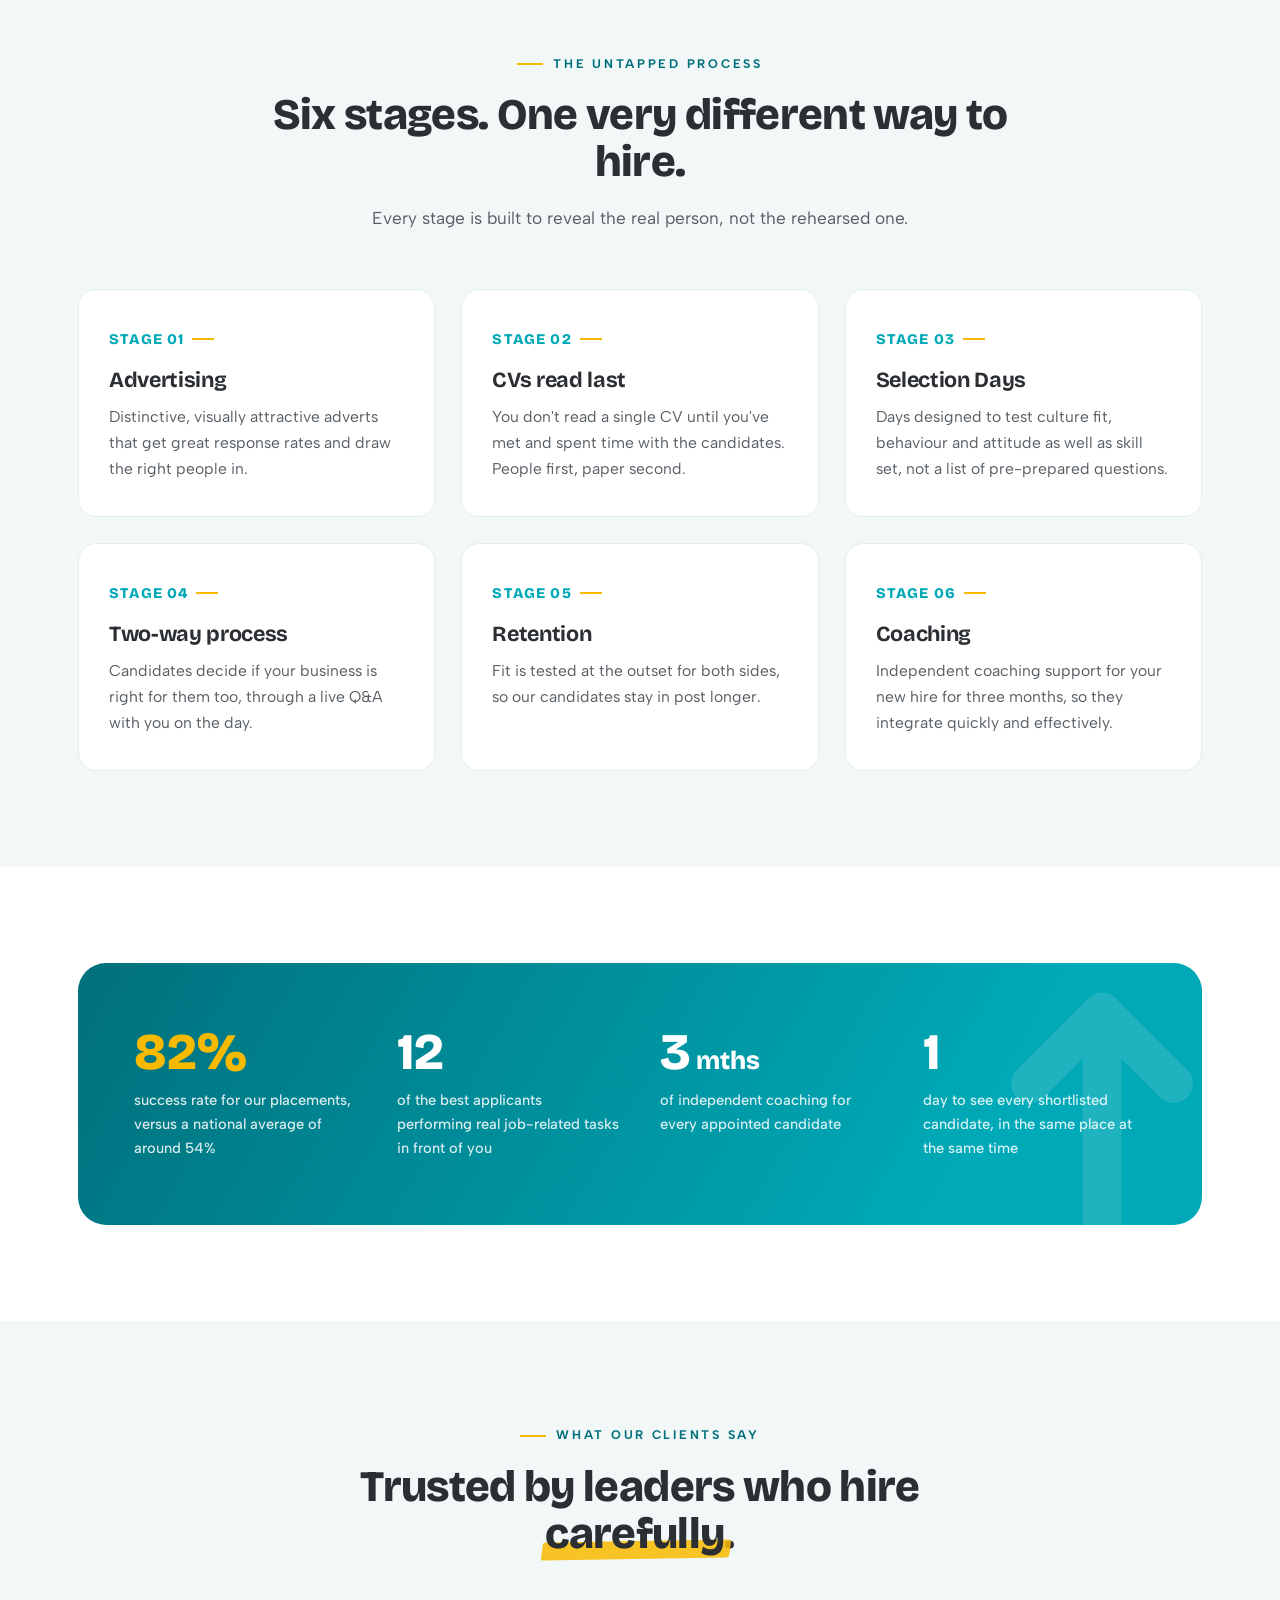
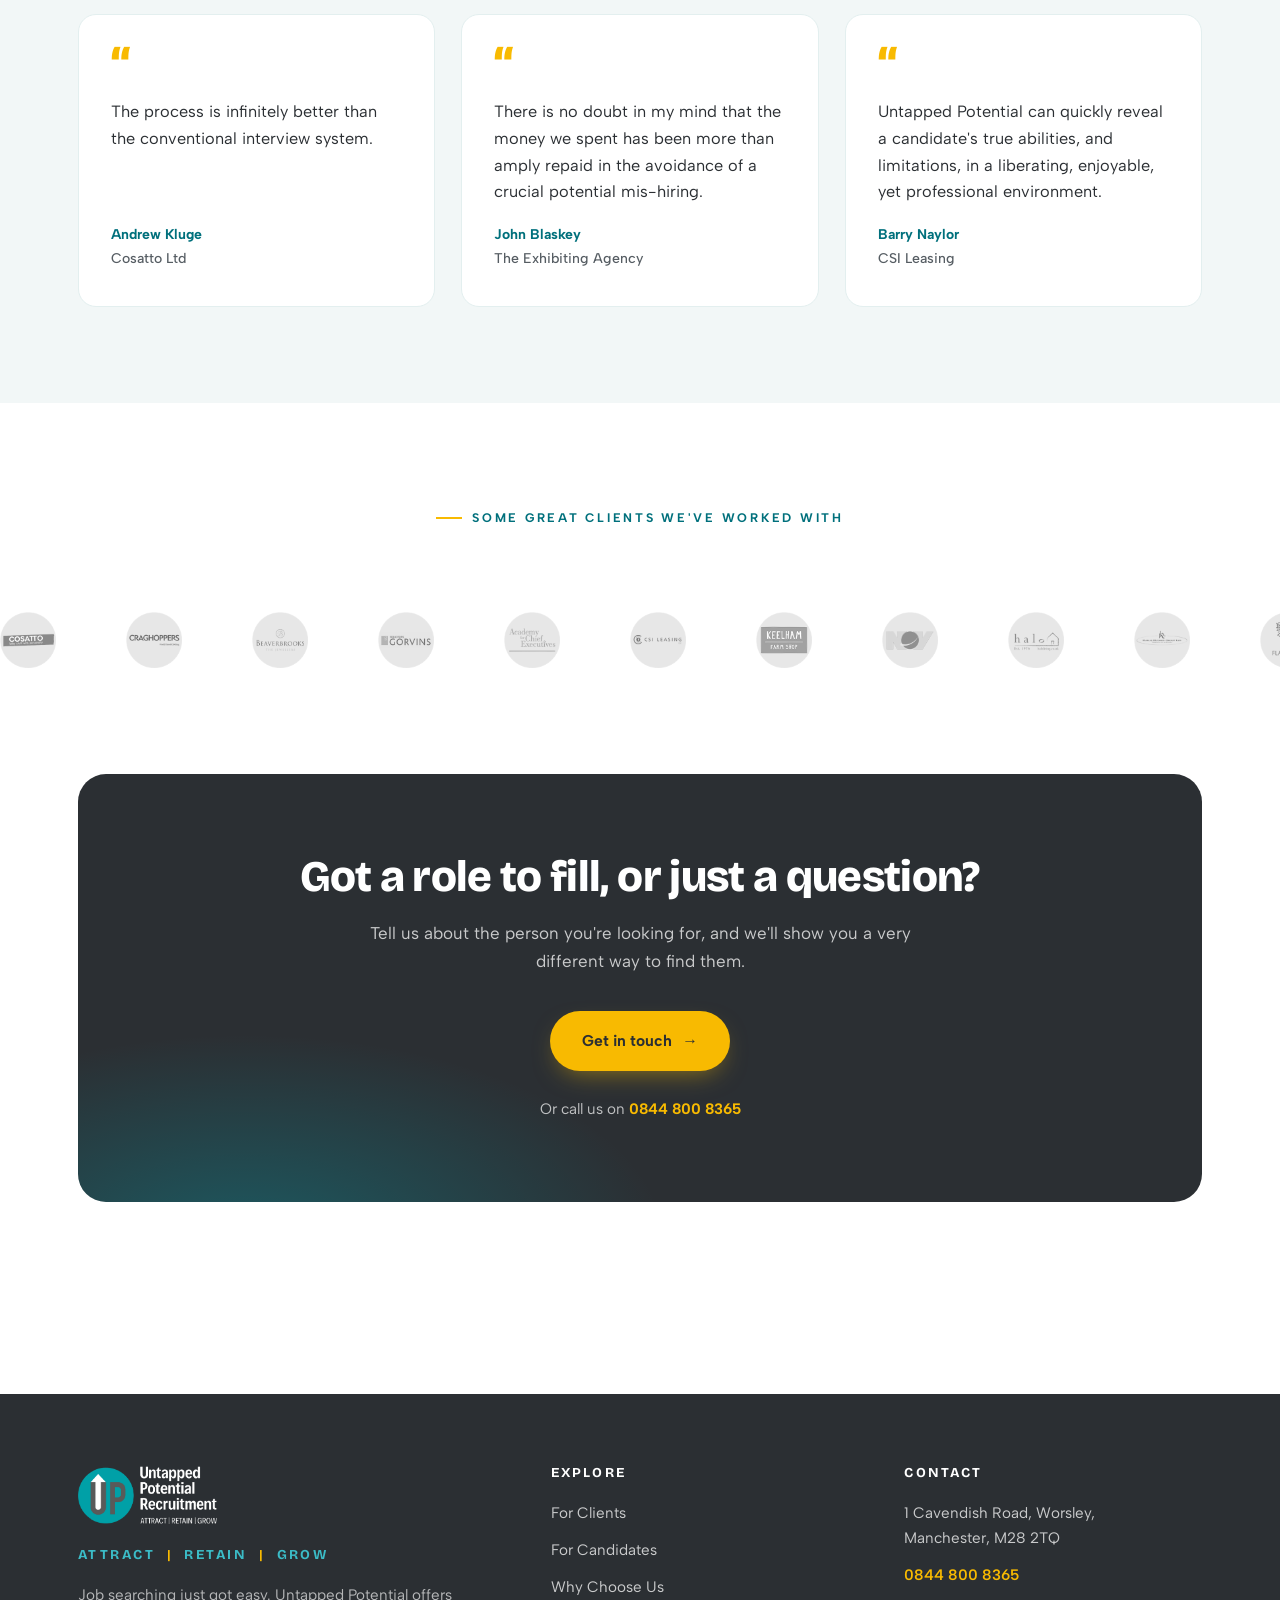
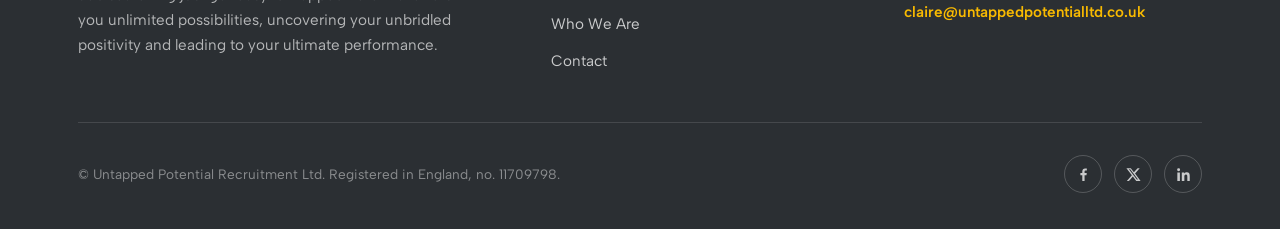
==== commit 7df14331: "Replace em-dashes with natural punctuation and tighten copy" ====
--- a/index.html
+++ b/index.html
@@ -3,7 +3,7 @@
 <head>
 <meta charset="UTF-8">
 <meta name="viewport" content="width=device-width, initial-scale=1.0">
-<title>Untapped Potential Recruitment — Recruitment with a Difference</title>
+<title>Untapped Potential Recruitment | Recruitment with a Difference</title>
 <meta name="description" content="Untapped Potential replaces conventional interviews with Selection Days that show you what candidates can actually do. Attract. Retain. Grow.">
 <link rel="preconnect" href="https://fonts.googleapis.com">
 <link rel="preconnect" href="https://fonts.gstatic.com" crossorigin>
@@ -14,7 +14,7 @@
 
 <header class="site-header" id="siteHeader">
   <div class="header-inner">
-    <a class="logo" href="index.html"><img src="assets/logo-white-bg.png" alt="Untapped Potential Recruitment — Attract, Retain, Grow"></a>
+    <a class="logo" href="index.html"><img src="assets/logo-white-bg.png" alt="Untapped Potential Recruitment: Attract, Retain, Grow"></a>
     <nav class="nav" id="nav">
       <a href="index.html" class="active">Home</a>
       <a href="clients.html">Clients</a>
@@ -39,8 +39,8 @@
     <div class="wrap hero-grid">
       <div class="hero-copy">
         <span class="eyebrow">Attract &middot; Retain &middot; Grow</span>
-        <h1>See what people can <span class="tap">actually do</span> — before you hire them.</h1>
-        <p class="lead">Untapped Potential replaces the conventional interview with Selection Days that test real ability, culture fit and attitude in front of you. We're recruiters — and highly trained performance coaches too.</p>
+        <h1>See what people can <span class="tap">actually do</span> before you hire them.</h1>
+        <p class="lead">Untapped Potential replaces the conventional interview with Selection Days that test real ability, culture fit and attitude in front of you. We're recruiters and highly trained performance coaches too.</p>
         <div class="hero-ctas">
           <a class="btn btn-gold" href="contact.html">Book a conversation <span class="arr">&rarr;</span></a>
           <a class="btn btn-outline" href="why-choose-us.html">Why it works</a>
@@ -51,7 +51,7 @@
         <div class="frame"><img src="assets/banner-01.jpg" alt="Candidates working together at an Untapped Potential Selection Day"></div>
         <div class="hero-chip">
           <span class="big">82%</span>
-          <span class="small">of our placements succeed — the national average is 54%</span>
+          <span class="small">of our placements succeed. The national average is 54%</span>
         </div>
       </div>
     </div>
@@ -64,8 +64,8 @@
         <div class="img-frame reveal"><img src="assets/what-we-do.jpg" alt="A candidate presenting during a Selection Day exercise"></div>
         <div class="reveal d1">
           <span class="eyebrow">What we do</span>
-          <h2>Interviews reward good talkers. We show you good <span class="tap">doers</span>.</h2>
-          <p>Most applicants are far too practised at interviews. So we don't rely on them. We'll show you up to 12 of the best applicants performing tasks related to the job — so you can see what they can do, rather than listen to them telling you.</p>
+          <h2>We show you people <span class="tap">doing the job</span>, not talking about it.</h2>
+          <p>Most applicants are far too practised at interviews. So we don't rely on them. We'll show you up to 12 of the best applicants performing tasks related to the job, so you can see what they can do rather than listen to them telling you.</p>
           <p>We help you find people who genuinely fit your team, through methods that test candidate ability right in front of you.</p>
           <a class="btn btn-outline" href="clients.html">How we work with clients <span class="arr">&rarr;</span></a>
         </div>
@@ -79,7 +79,7 @@
       <div class="section-head center reveal">
         <span class="eyebrow">The Untapped process</span>
         <h2>Six stages. One very different way to hire.</h2>
-        <p>Every stage is built to reveal the real person — not the rehearsed one.</p>
+        <p>Every stage is built to reveal the real person, not the rehearsed one.</p>
       </div>
       <div class="steps">
         <article class="step reveal">
@@ -95,7 +95,7 @@
         <article class="step reveal d2">
           <span class="num">STAGE 03</span>
           <h3>Selection Days</h3>
-          <p>Days designed to test culture fit, behaviour and attitude as well as skill set — not a list of pre-prepared questions.</p>
+          <p>Days designed to test culture fit, behaviour and attitude as well as skill set, not a list of pre-prepared questions.</p>
         </article>
         <article class="step reveal">
           <span class="num">STAGE 04</span>
@@ -105,7 +105,7 @@
         <article class="step reveal d1">
           <span class="num">STAGE 05</span>
           <h3>Retention</h3>
-          <p>Fit is tested at the outset for both sides — so our candidates stay in post longer.</p>
+          <p>Fit is tested at the outset for both sides, so our candidates stay in post longer.</p>
         </article>
         <article class="step reveal d2">
           <span class="num">STAGE 06</span>
@@ -126,7 +126,7 @@
         <div class="stats-grid">
           <div class="stat">
             <div class="value"><em>82%</em></div>
-            <div class="label">success rate for our placements — versus a national average of around 54%</div>
+            <div class="label">success rate for our placements, versus a national average of around 54%</div>
           </div>
           <div class="stat">
             <div class="value">12</div>
@@ -138,7 +138,7 @@
           </div>
           <div class="stat">
             <div class="value">1</div>
-            <div class="label">day to see every shortlisted candidate — in the same place, at the same time</div>
+            <div class="label">day to see every shortlisted candidate, in the same place at the same time</div>
           </div>
         </div>
       </div>
@@ -215,7 +215,7 @@
   <section class="section" style="padding-top:0">
     <div class="wrap">
       <div class="cta-panel reveal">
-        <h2>Got a role to fill — or a question?</h2>
+        <h2>Got a role to fill, or just a question?</h2>
         <p>Tell us about the person you're looking for, and we'll show you a very different way to find them.</p>
         <a class="btn btn-gold" href="contact.html">Get in touch <span class="arr">&rarr;</span></a>
         <span class="phone">Or call us on <a href="tel:08448008365">0844 800 8365</a></span>
@@ -231,7 +231,7 @@
       <div>
         <a class="logo" href="index.html"><img src="assets/logo-dark-bg.png" alt="Untapped Potential Recruitment"></a>
         <div class="footer-motto">Attract <em>|</em> Retain <em>|</em> Grow</div>
-        <p>Job searching just got easy. Untapped Potential offers you unlimited possibilities — uncovering your unbridled positivity, leading to your ultimate performance.</p>
+        <p>Job searching just got easy. Untapped Potential offers you unlimited possibilities, uncovering your unbridled positivity and leading to your ultimate performance.</p>
       </div>
       <div>
         <h4>Explore</h4>
